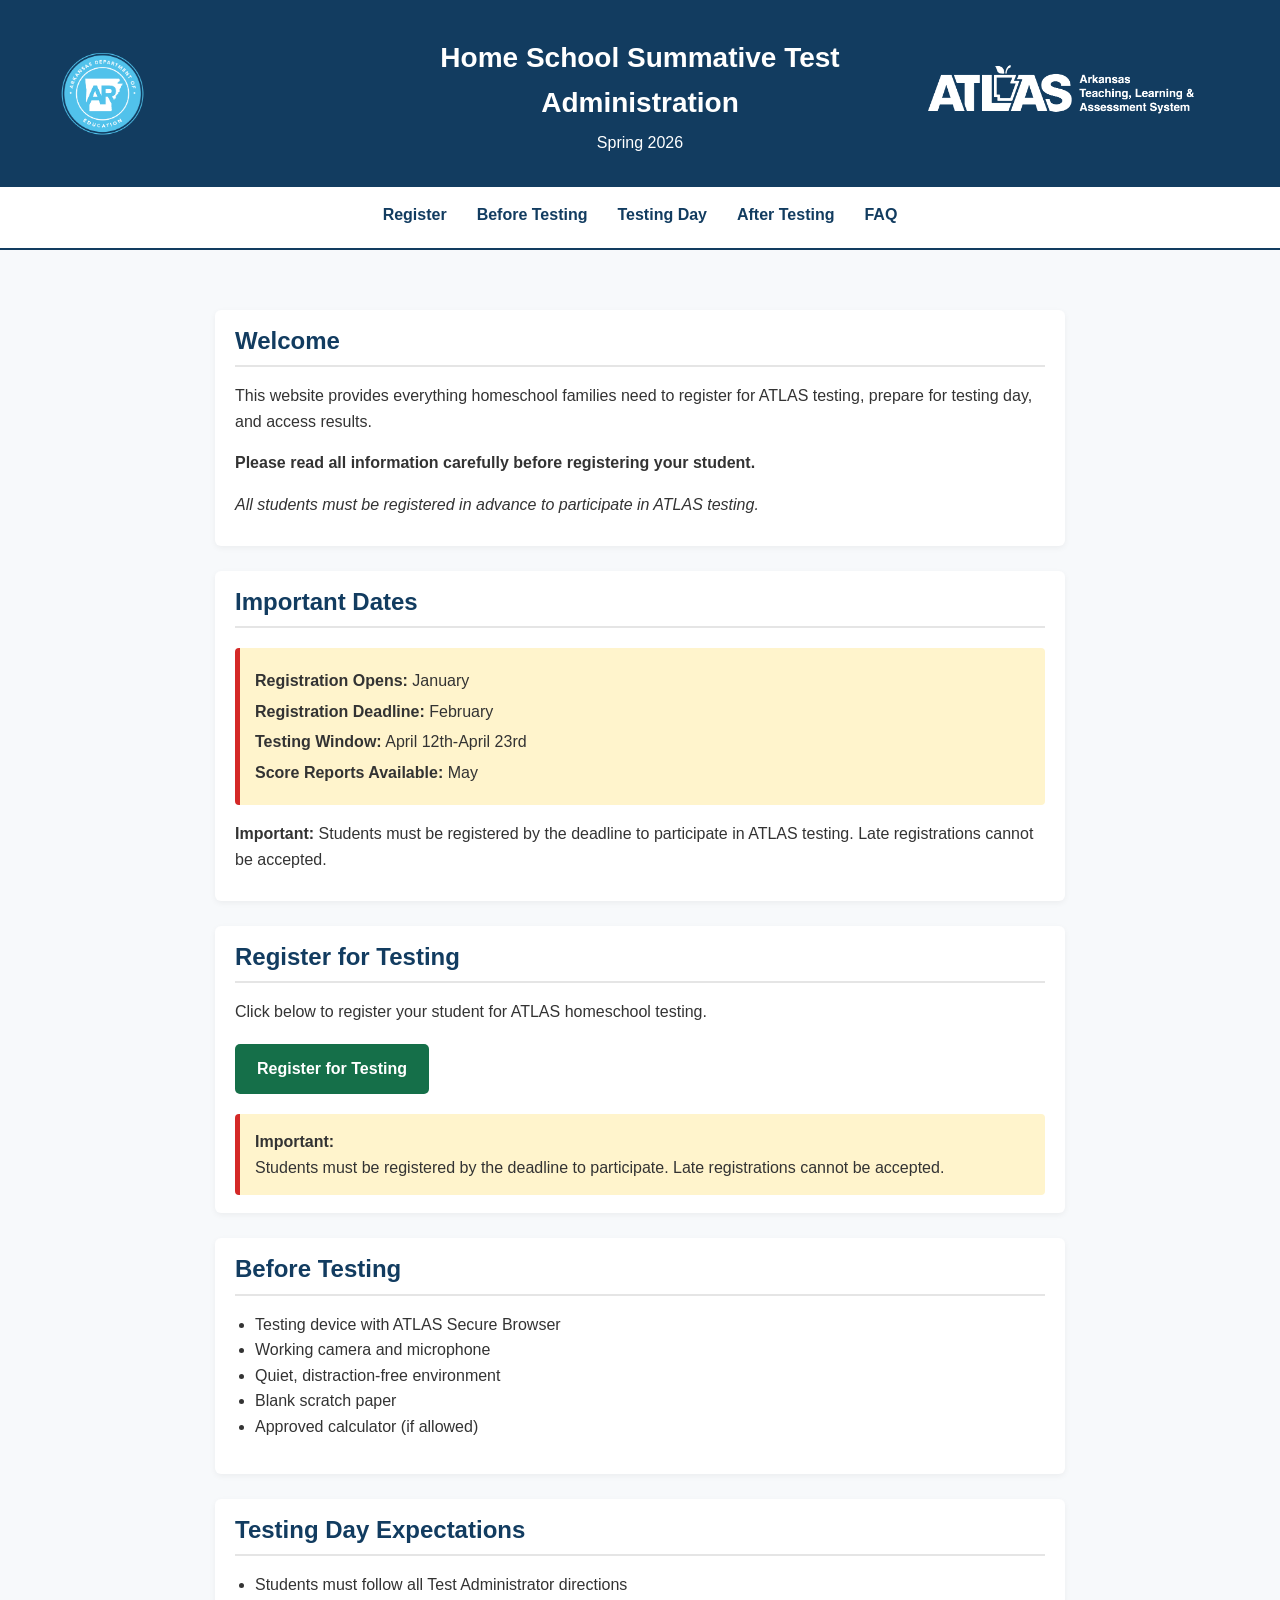
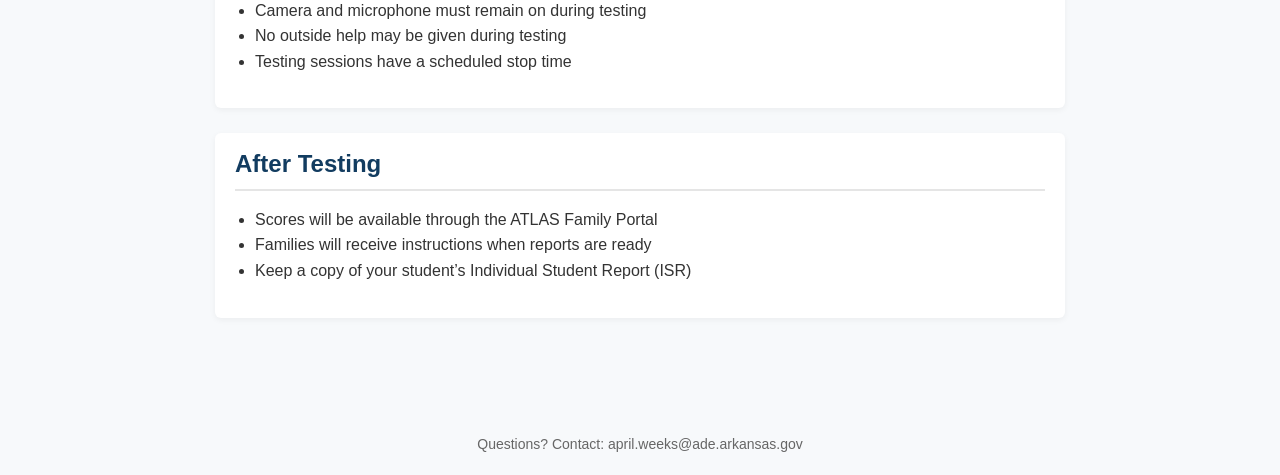
==== index.html @ 908bba47 "Update index.html" ====
<!DOCTYPE html>
<html lang="en">
<head>
  <meta charset="UTF-8">
  <title>Homeschool Test Administration</title>

  <style>
body {
  font-family: Arial, Helvetica, sans-serif;
  margin: 0;
  background-color: #f7f9fb;
  color: #333;
  line-height: 1.6;
}

/* HEADER */
.header-bar {
  background-color: #123c60;
  color: white;
  display: flex;
  align-items: center;
  justify-content: center;
  padding: 30px 20px;
  position: relative;
}

.logo {
  height: 85px;
  position: absolute;
  top: 50%;
  transform: translateY(-50%);
}

.left-logo { left: 60px; }
.right-logo { right: 60px; }

.header-text {
  text-align: center;
  max-width: 600px;
}

.header-text h1 {
  margin: 6px 0 4px 0;
  font-size: 28px;
}

.header-text p {
  margin: 2px 0;
  font-size: 16px;
}

/* NAVIGATION */
nav {
  background-color: white;
  display: flex;
  justify-content: center;
  gap: 30px;
  padding: 15px;
  border-bottom: 2px solid #123c60;
}

nav a {
  text-decoration: none;
  color: #123c60;
  font-weight: bold;
  padding-bottom: 5px;
}

nav a.active {
  border-bottom: 3px solid #156f49;
}

nav a:hover {
  color: #156f49;
}

/* LAYOUT */
.container {
  max-width: 850px;
  margin: 30px auto;
  padding: 30px 20px;
}

/* CARDS */
.container > div {
  background-color: white;
  padding: 12px 20px 18px 20px;
  border-radius: 6px;
  box-shadow: 0 2px 6px rgba(0,0,0,0.05);
  margin-bottom: 25px;
}

/* CONTENT */
h2 {
  color: #123c60;
  margin-top: 0;
  margin-bottom: 12px;
  border-bottom: 2px solid #e5e5e5;
  padding-bottom: 5px;
}

p {
  margin-bottom: 10px;
}

ul {
  padding-left: 20px;
}

.alert {
  background-color: #fff4cc;
  border-left: 5px solid #d42927;
  padding: 15px;
  margin-top: 20px;
  border-radius: 4px;
}

.alert p {
  margin: 5px 0;
}

.button {
  display: inline-block;
  background-color: #156f49;
  color: white;
  padding: 12px 22px;
  margin-top: 10px;
  text-decoration: none;
  border-radius: 5px;
  font-weight: bold;
}

.button:hover {
  background-color: #0f5539;
}

/* FOOTER */
footer {
  text-align: center;
  padding: 20px;
  font-size: 14px;
  color: #666;
  margin-top: 40px;
}
  </style>

</head>

<body>

<header class="header-bar">
  <img src="ade-logo.png" class="logo left-logo">

  <div class="header-text">
    <h1>Home School Summative Test Administration</h1>
    <p>Spring 2026</p>
  </div>

  <img src="atlas-logo.png" class="logo right-logo">
</header> 

<nav>
  <a href="registration.html">Register</a>
  <a href="before-testing.html">Before Testing</a>
  <a href="testing-day.html">Testing Day</a>
  <a href="after-testing.html">After Testing</a>
  <a href="faq.html">FAQ</a>
</nav>

<div class="container">

<div>
  <h2>Welcome</h2>
  <p>
    This website provides everything homeschool families need to register for ATLAS testing,
    prepare for testing day, and access results.
  </p>

  <p><strong>Please read all information carefully before registering your student.</strong></p>

  <p><em>All students must be registered in advance to participate in ATLAS testing.</em></p>
</div>
  
<div>
  <h2>Important Dates</h2>

  <div class="alert">
    <p><strong>Registration Opens:</strong> January</p>
    <p><strong>Registration Deadline:</strong> February</p>
    <p><strong>Testing Window:</strong> April 12th-April 23rd</p>
    <p><strong>Score Reports Available:</strong> May</p>
  </div>

  <p><strong>Important:</strong> Students must be registered by the deadline to participate in ATLAS testing. Late registrations cannot be accepted.</p>
</div>


  <div id="register">
    <h2>Register for Testing</h2>
    <p>Click below to register your student for ATLAS homeschool testing.</p>

<a class="button" href="registration.html">
  Register for Testing
</a>

    <div class="alert">
      <strong>Important:</strong><br>
      Students must be registered by the deadline to participate.
      Late registrations cannot be accepted.
    </div>
    
  </div>

  <div id="before">
    <h2>Before Testing</h2>
    <ul>
      <li>Testing device with ATLAS Secure Browser</li>
      <li>Working camera and microphone</li>
      <li>Quiet, distraction-free environment</li>
      <li>Blank scratch paper</li>
      <li>Approved calculator (if allowed)</li>
    </ul>
  </div>

  <div id="testing">
    <h2>Testing Day Expectations</h2>
    <ul>
      <li>Students must follow all Test Administrator directions</li>
      <li>Camera and microphone must remain on during testing</li>
      <li>No outside help may be given during testing</li>
      <li>Testing sessions have a scheduled stop time</li>
    </ul>
  </div>

  <div id="after">
    <h2>After Testing</h2>
    <ul>
      <li>Scores will be available through the ATLAS Family Portal</li>
      <li>Families will receive instructions when reports are ready</li>
      <li>Keep a copy of your student’s Individual Student Report (ISR)</li>
    </ul>
  </div>

</div>

<footer>
  Questions? Contact: april.weeks@ade.arkansas.gov
</footer>

</body>
</html>
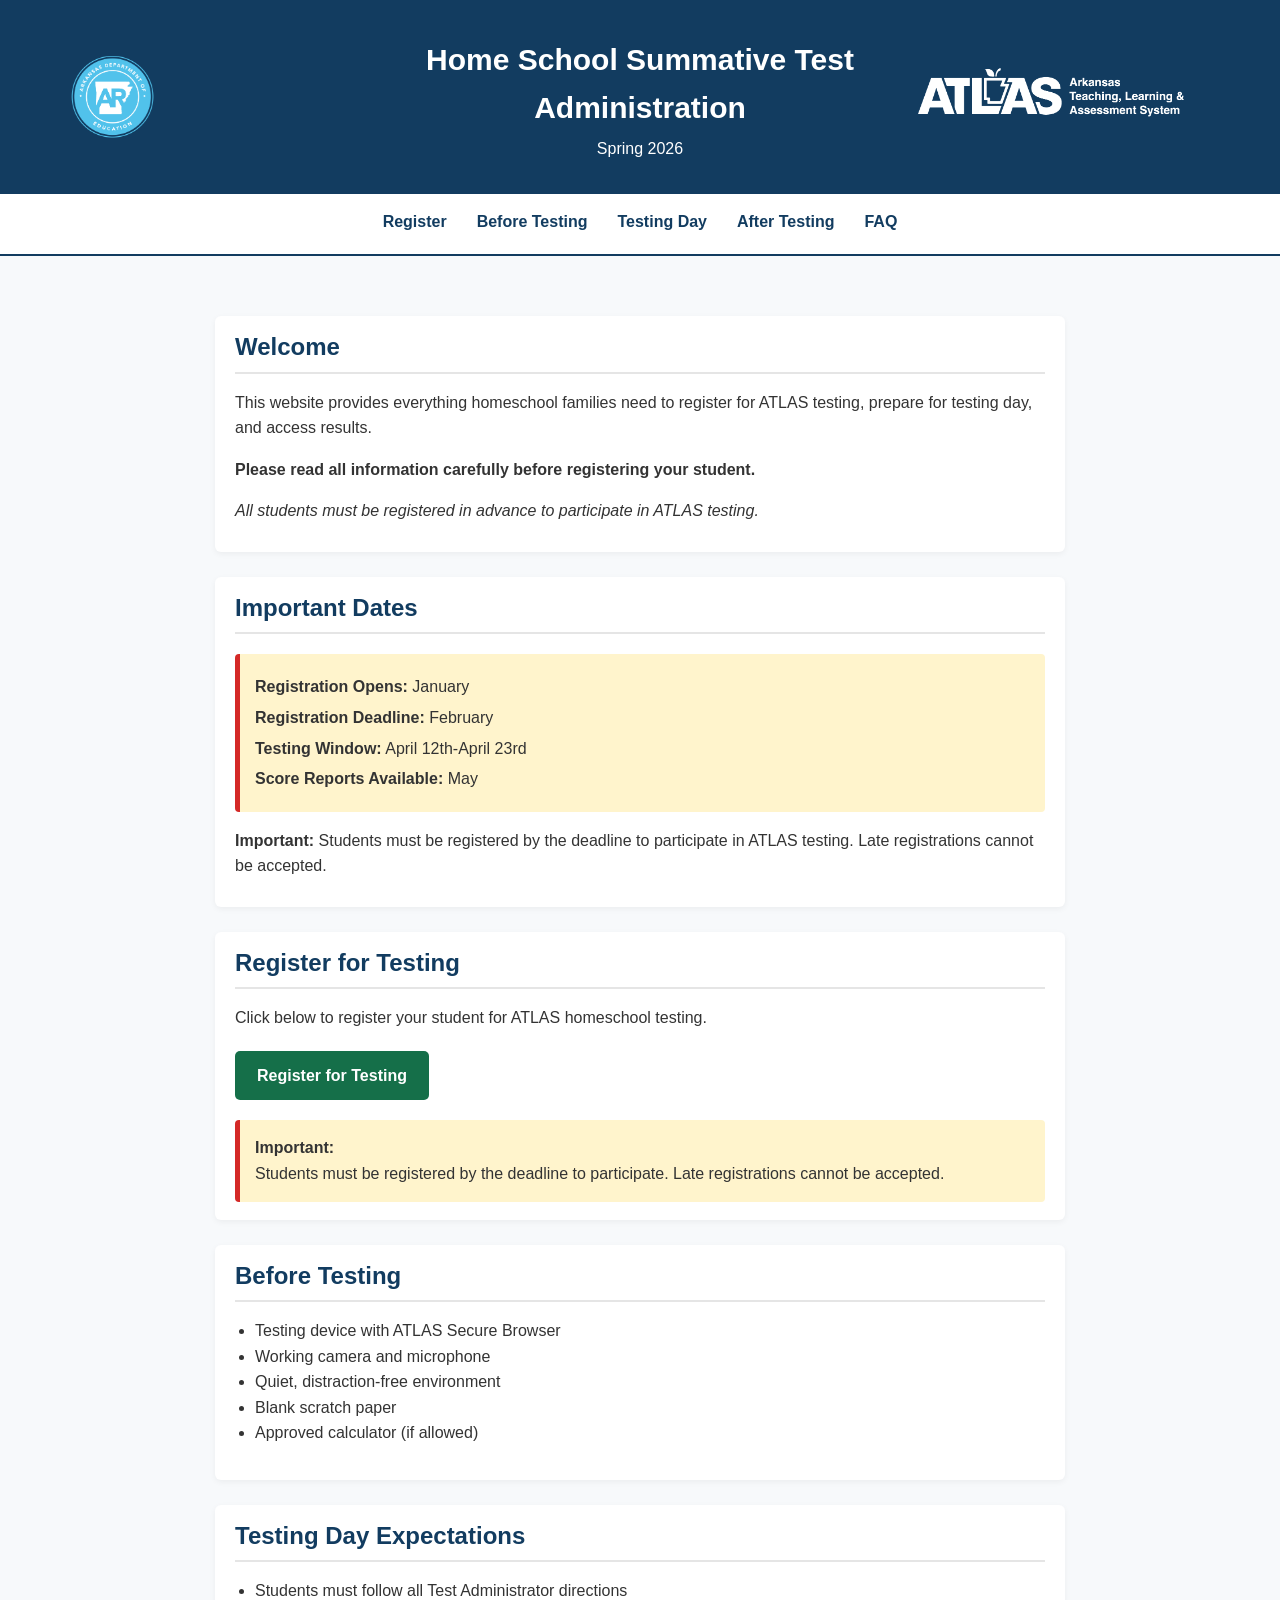
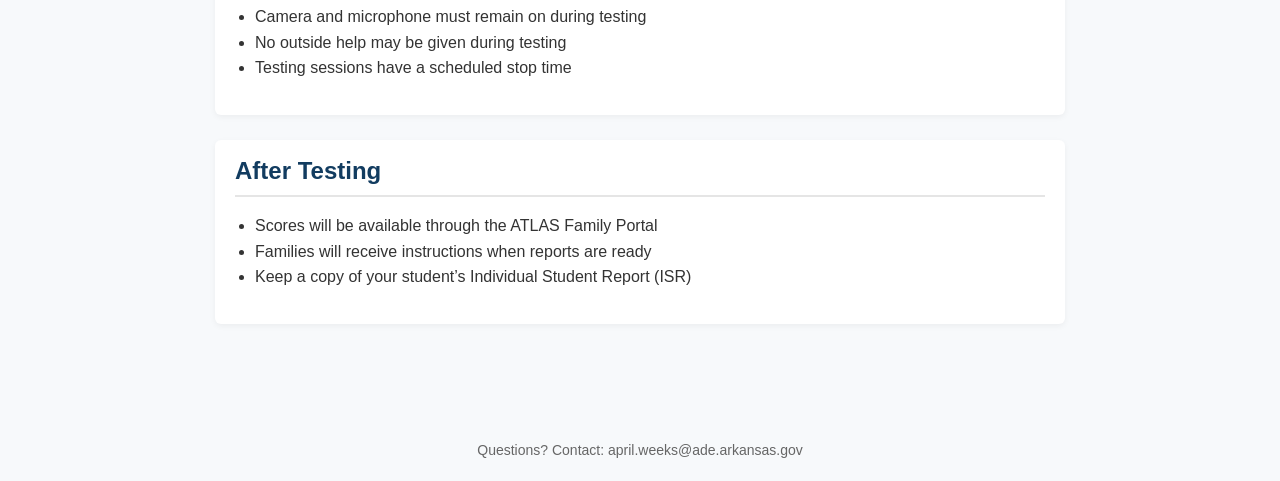
==== commit b6917839: "Update index.html" ====
--- a/index.html
+++ b/index.html
@@ -31,8 +31,8 @@
   transform: translateY(-50%);
 }
 
-.left-logo { left: 60px; }
-.right-logo { right: 60px; }
+.left-logo { left: 70px; }
+.right-logo { right: 70px; }
 
 .header-text {
   text-align: center;
@@ -41,7 +41,7 @@
 
 .header-text h1 {
   margin: 6px 0 4px 0;
-  font-size: 28px;
+  font-size: 30px;
 }
 
 .header-text p {
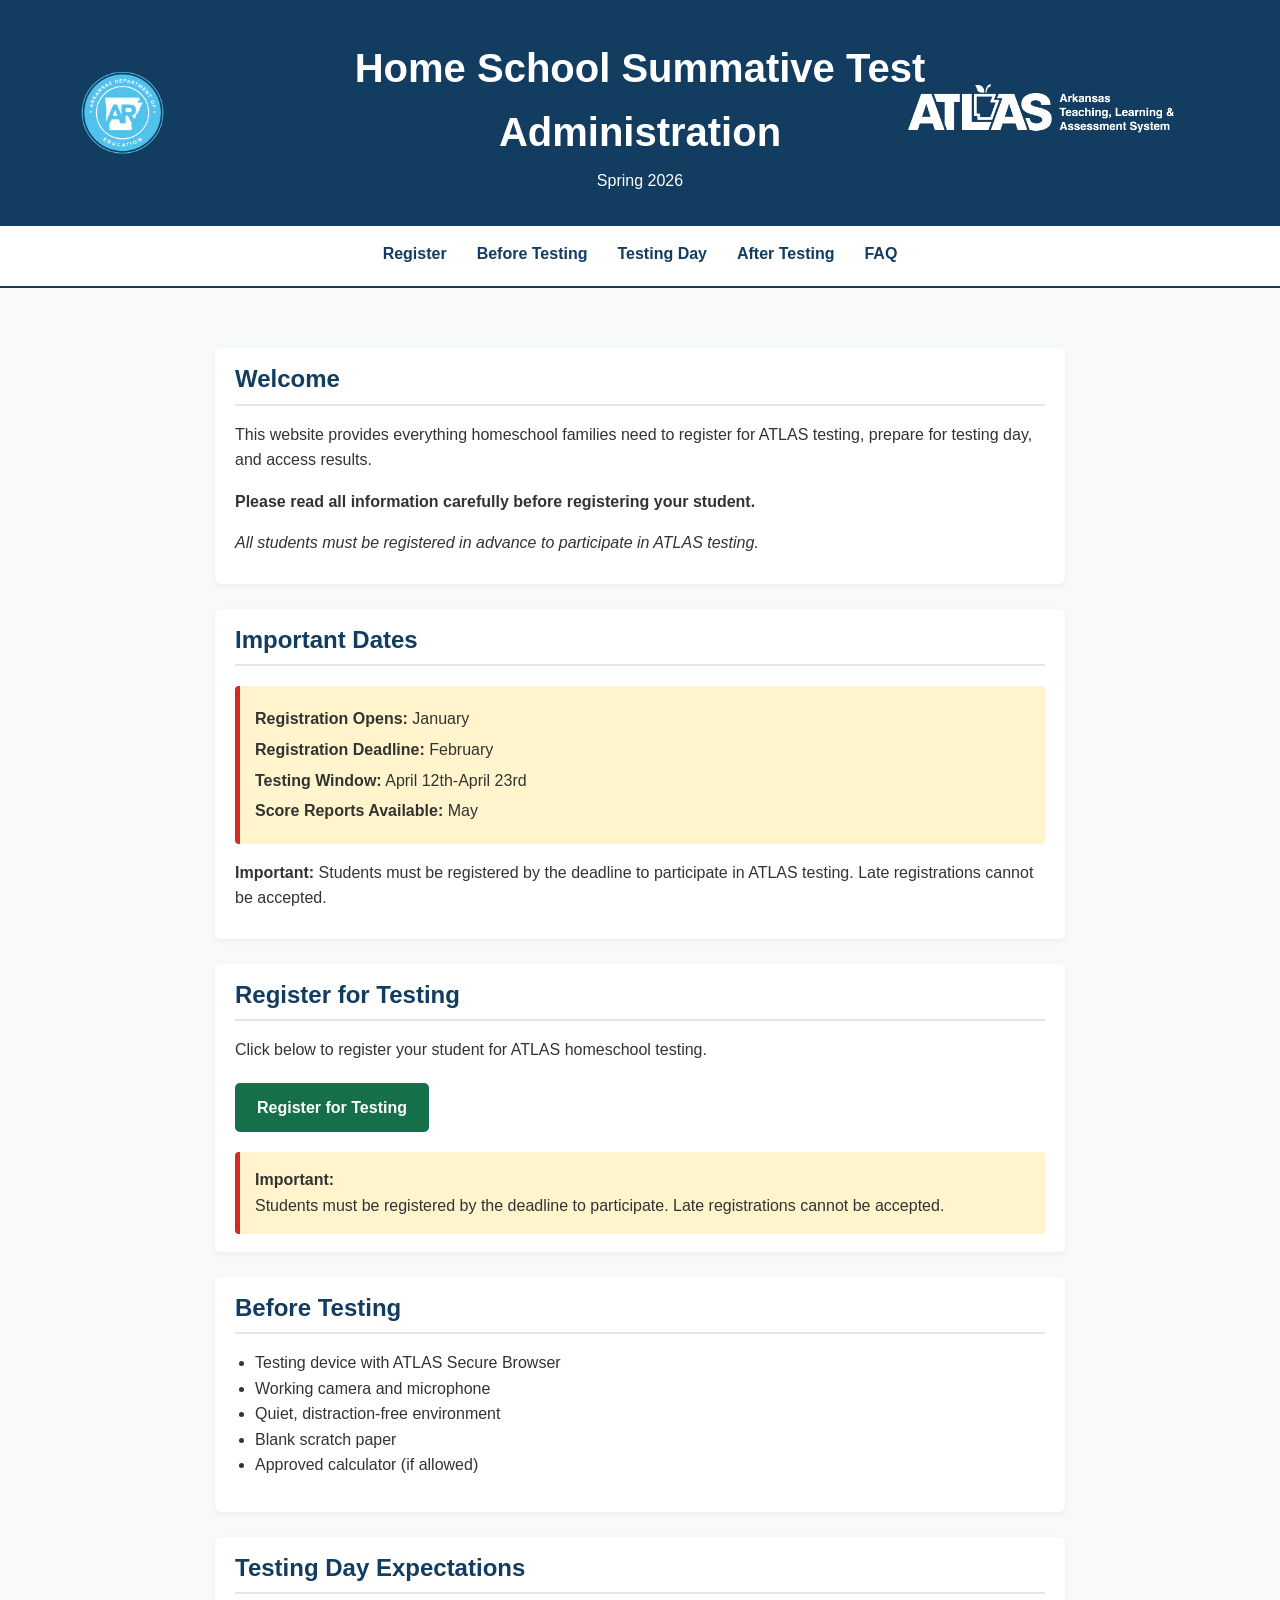
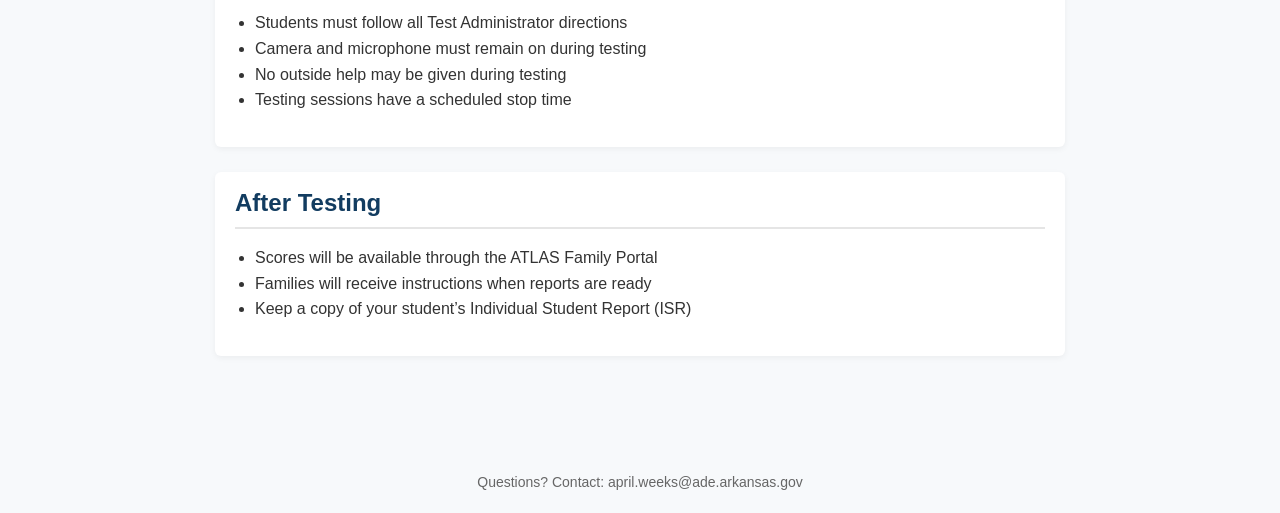
==== commit 6225ca43: "Update index.html" ====
--- a/index.html
+++ b/index.html
@@ -31,8 +31,8 @@
   transform: translateY(-50%);
 }
 
-.left-logo { left: 70px; }
-.right-logo { right: 70px; }
+.left-logo { left: 80px; }
+.right-logo { right: 80px; }
 
 .header-text {
   text-align: center;
@@ -41,7 +41,7 @@
 
 .header-text h1 {
   margin: 6px 0 4px 0;
-  font-size: 30px;
+  font-size: 40px;
 }
 
 .header-text p {
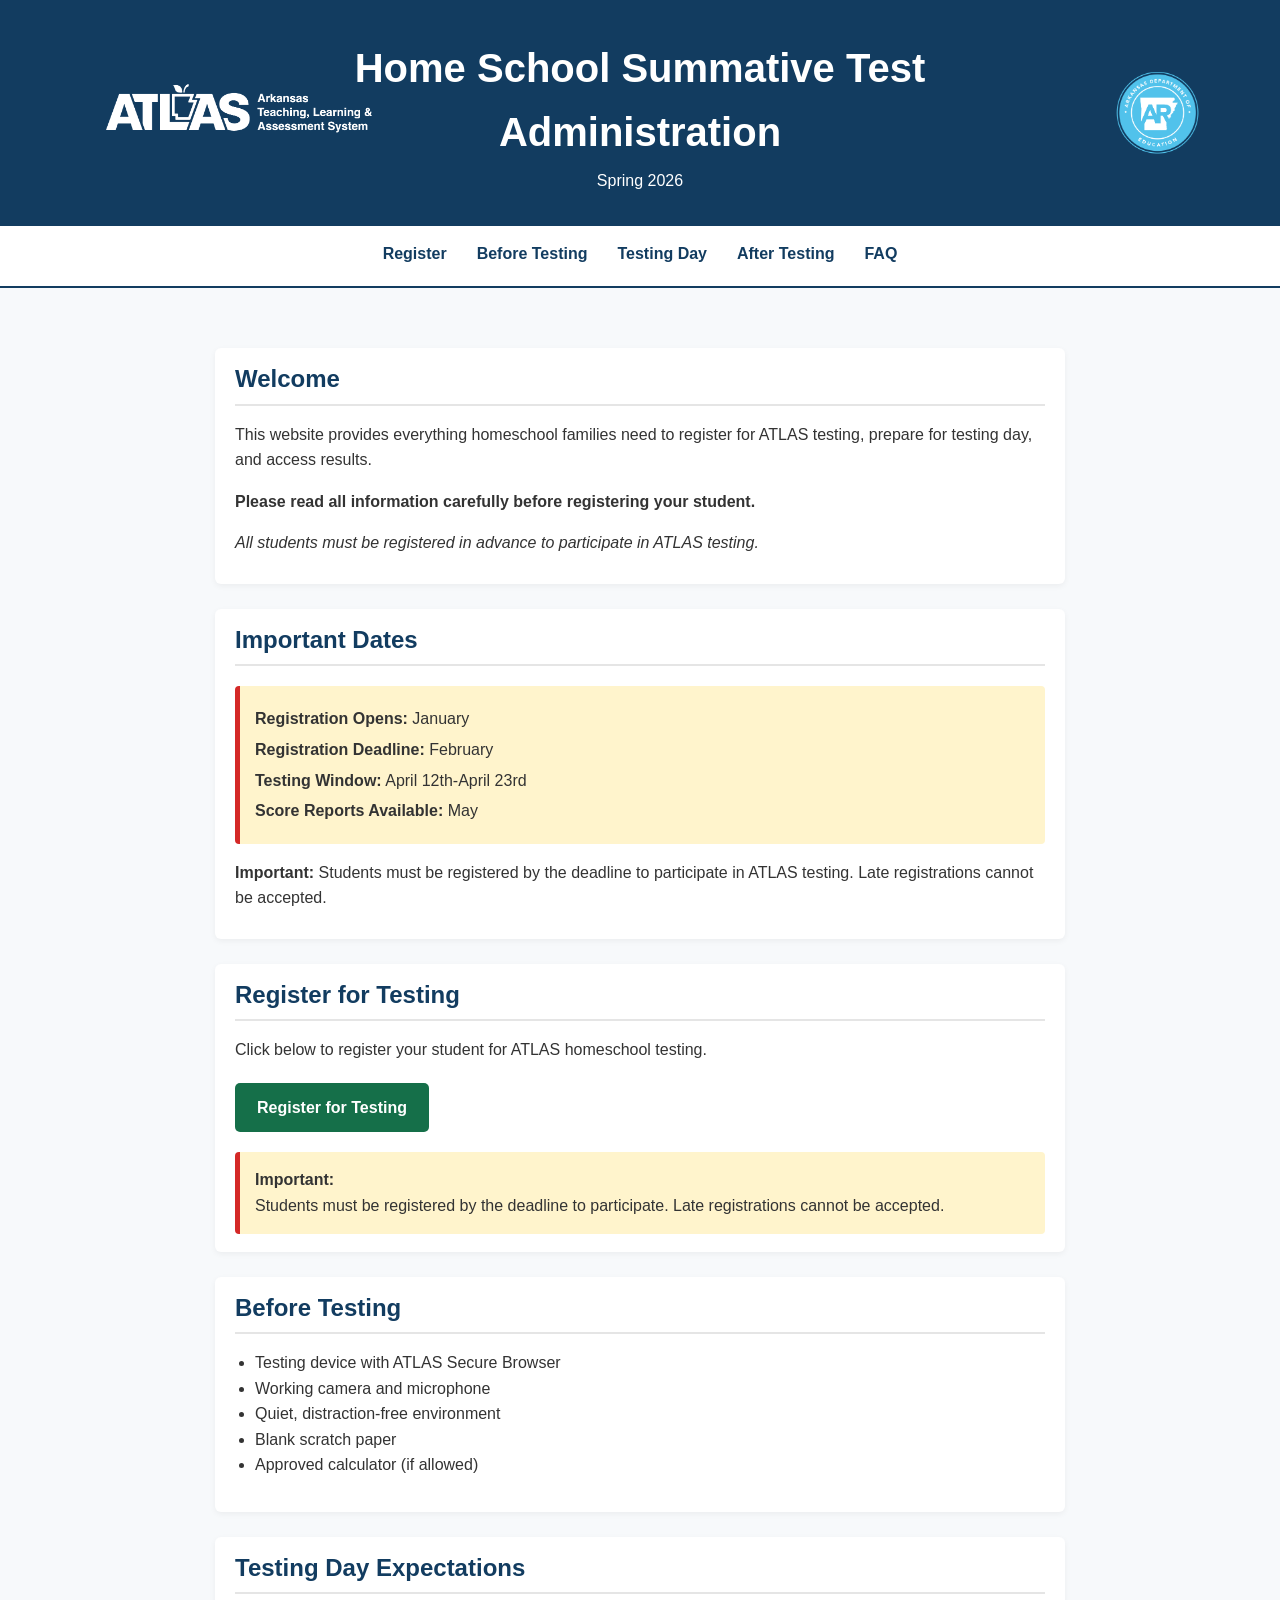
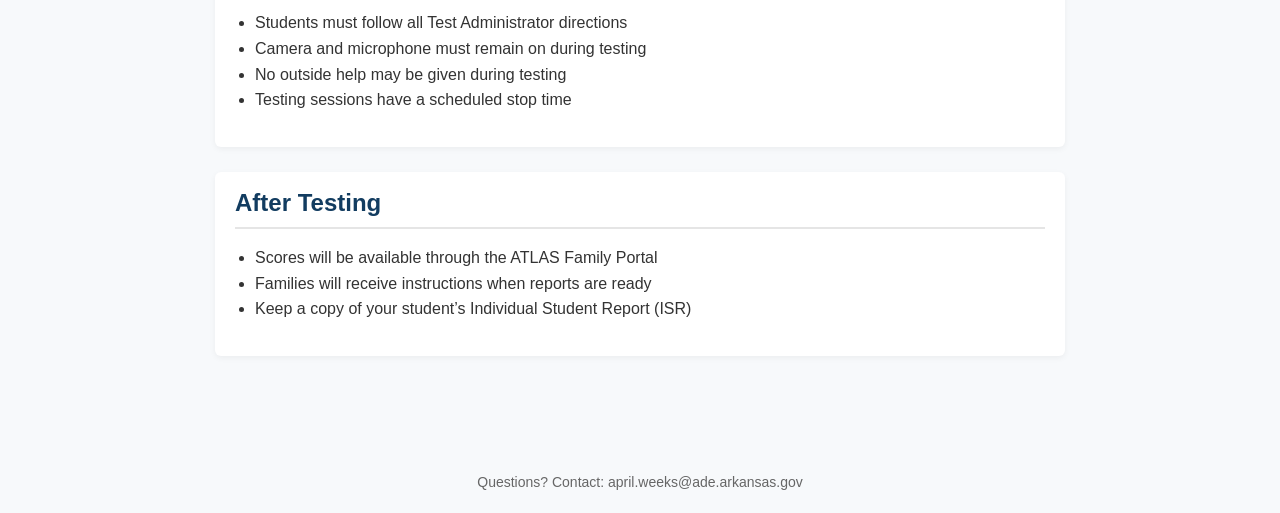
==== commit ef8bb9d0: "Update index.html" ====
--- a/index.html
+++ b/index.html
@@ -149,14 +149,14 @@
 <body>
 
 <header class="header-bar">
-  <img src="ade-logo.png" class="logo left-logo">
+  <img src="atlas-logo.png" class="logo left-logo">
 
   <div class="header-text">
     <h1>Home School Summative Test Administration</h1>
     <p>Spring 2026</p>
   </div>
 
-  <img src="atlas-logo.png" class="logo right-logo">
+  <img src="ade-logo.png" class="logo right-logo">
 </header> 
 
 <nav>
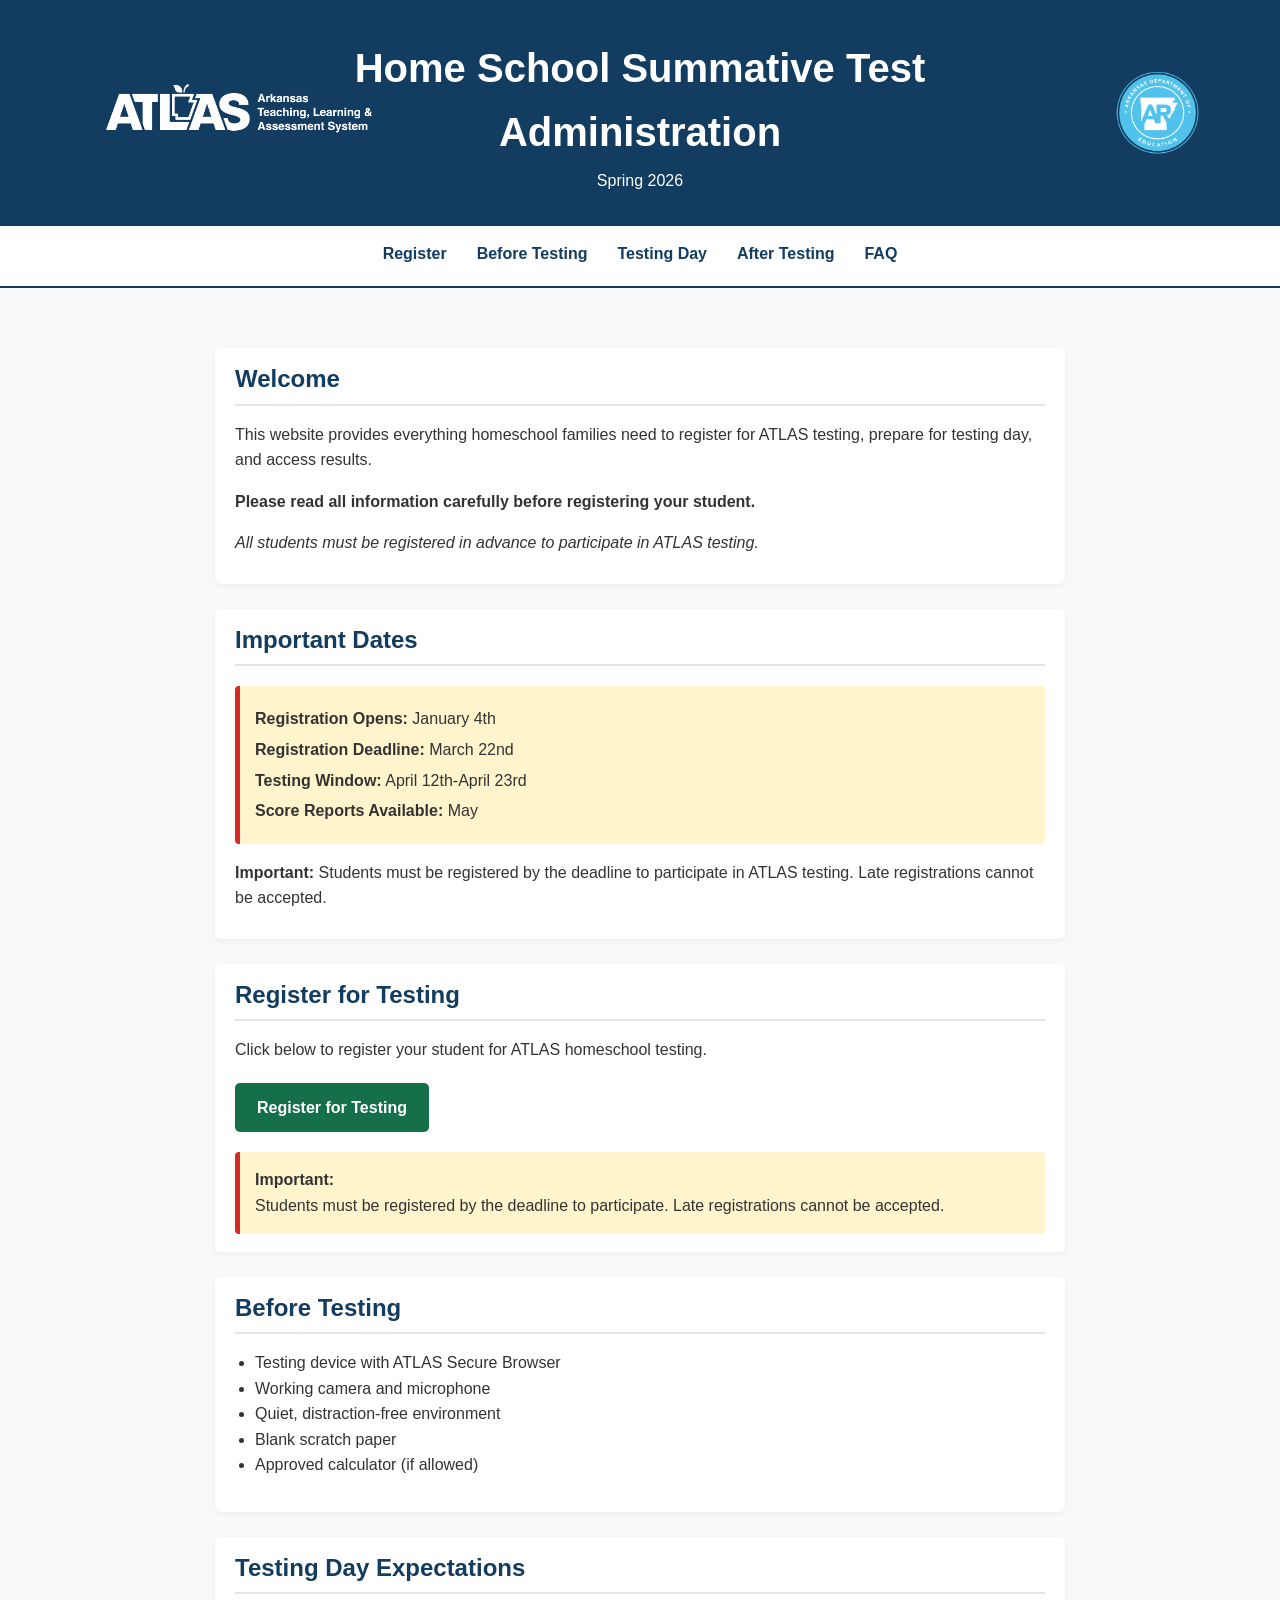
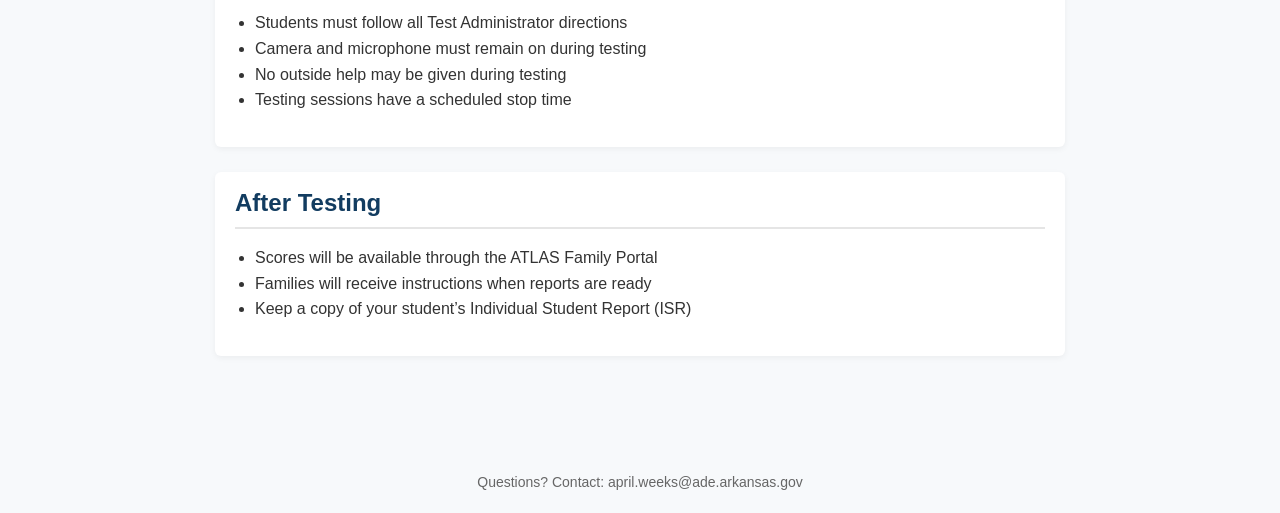
==== commit 5c97ee4d: "Update index.html" ====
--- a/index.html
+++ b/index.html
@@ -185,8 +185,8 @@
   <h2>Important Dates</h2>
 
   <div class="alert">
-    <p><strong>Registration Opens:</strong> January</p>
-    <p><strong>Registration Deadline:</strong> February</p>
+    <p><strong>Registration Opens:</strong> January 4th</p>
+    <p><strong>Registration Deadline:</strong> March 22nd</p>
     <p><strong>Testing Window:</strong> April 12th-April 23rd</p>
     <p><strong>Score Reports Available:</strong> May</p>
   </div>
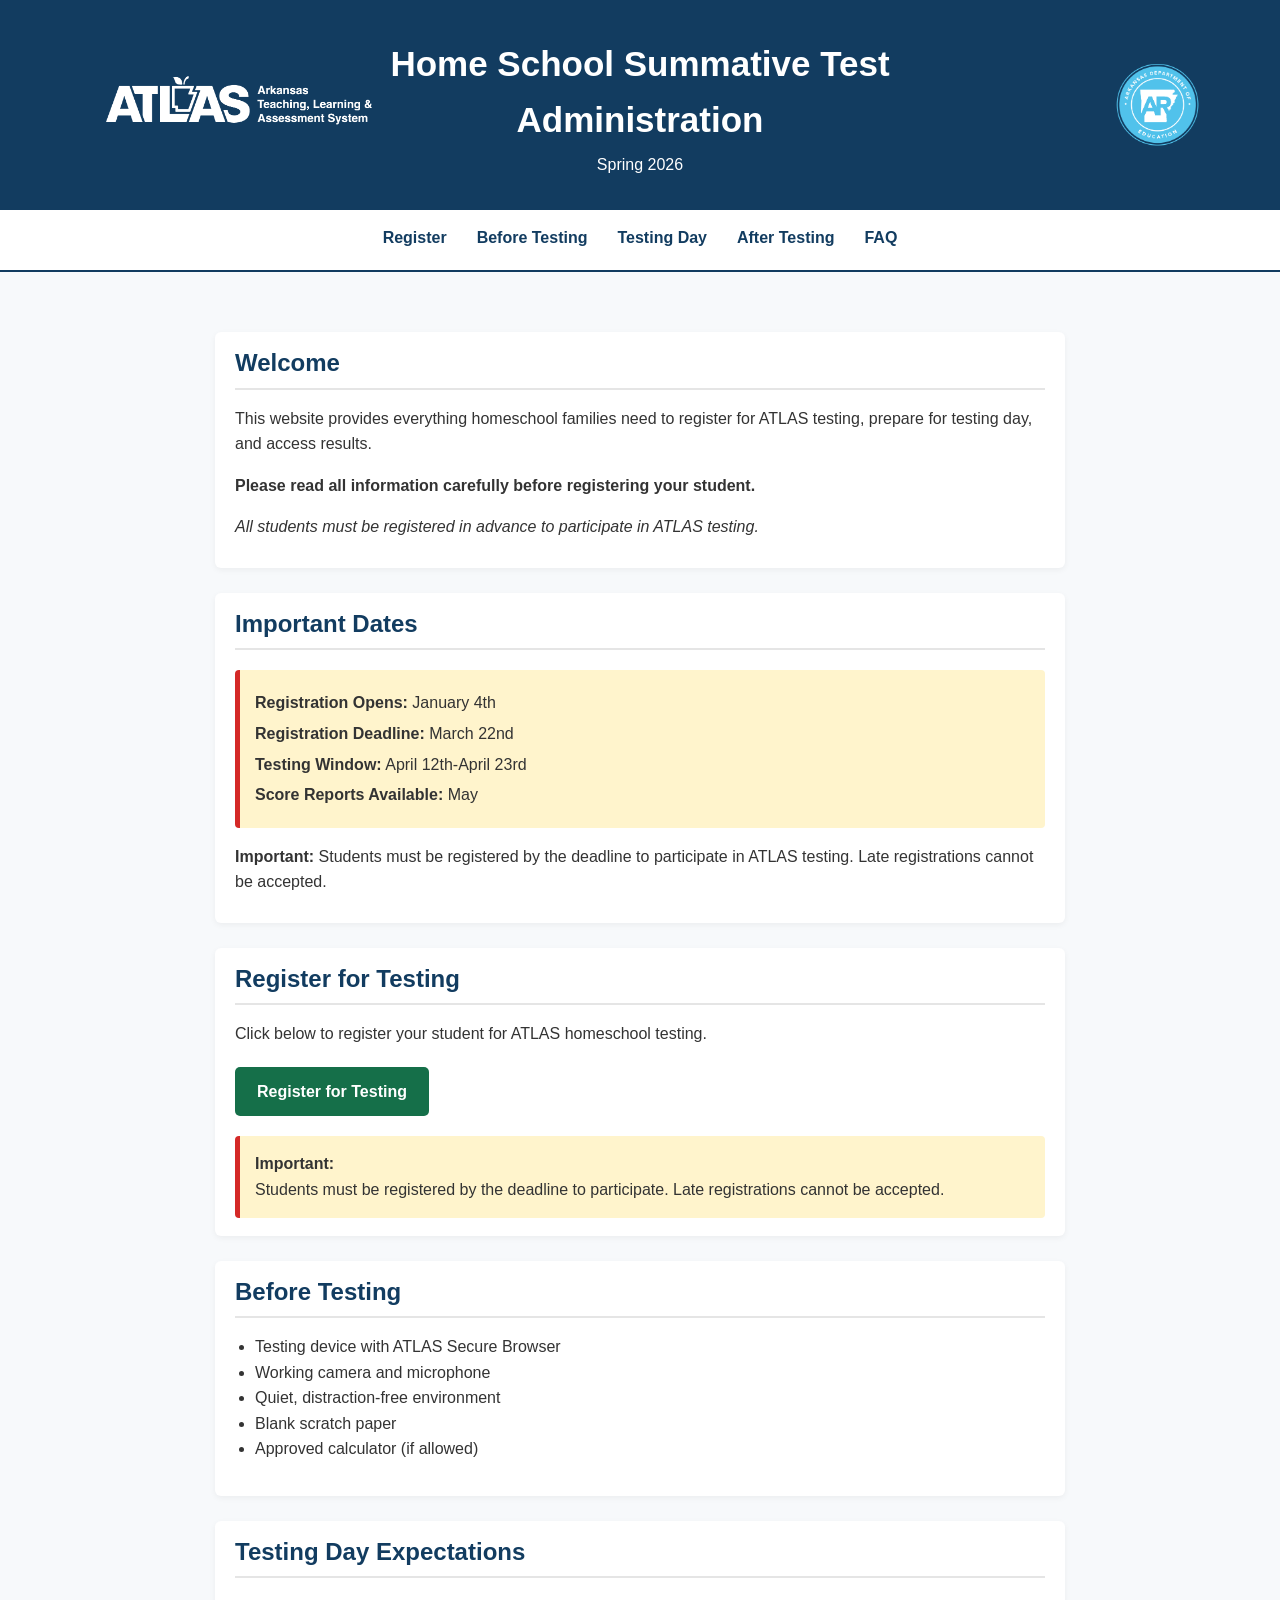
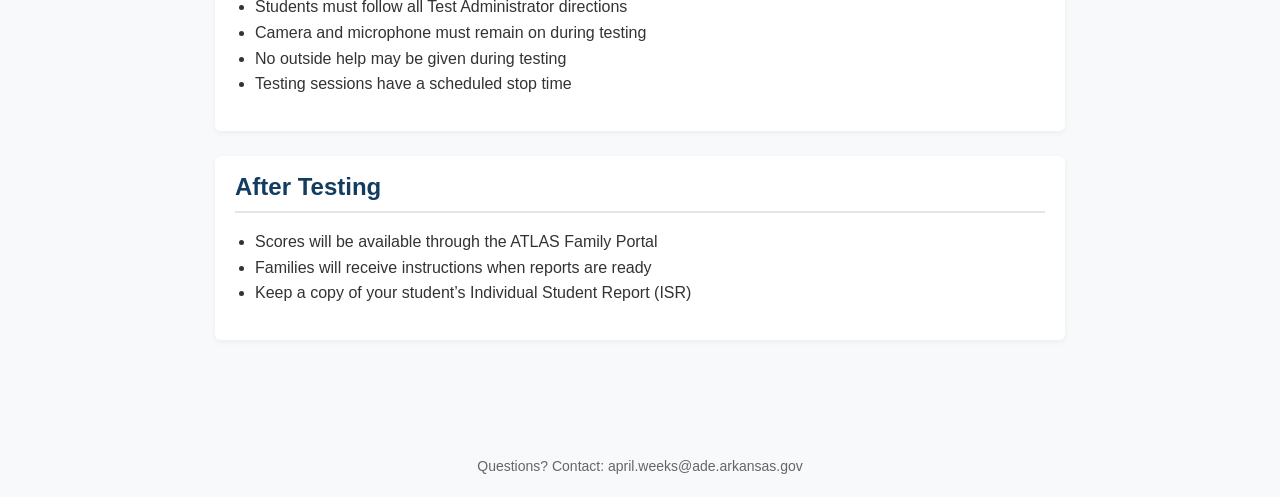
==== commit 3b40fdfb: "Update index.html" ====
--- a/index.html
+++ b/index.html
@@ -41,7 +41,7 @@
 
 .header-text h1 {
   margin: 6px 0 4px 0;
-  font-size: 40px;
+  font-size: 35px;
 }
 
 .header-text p {
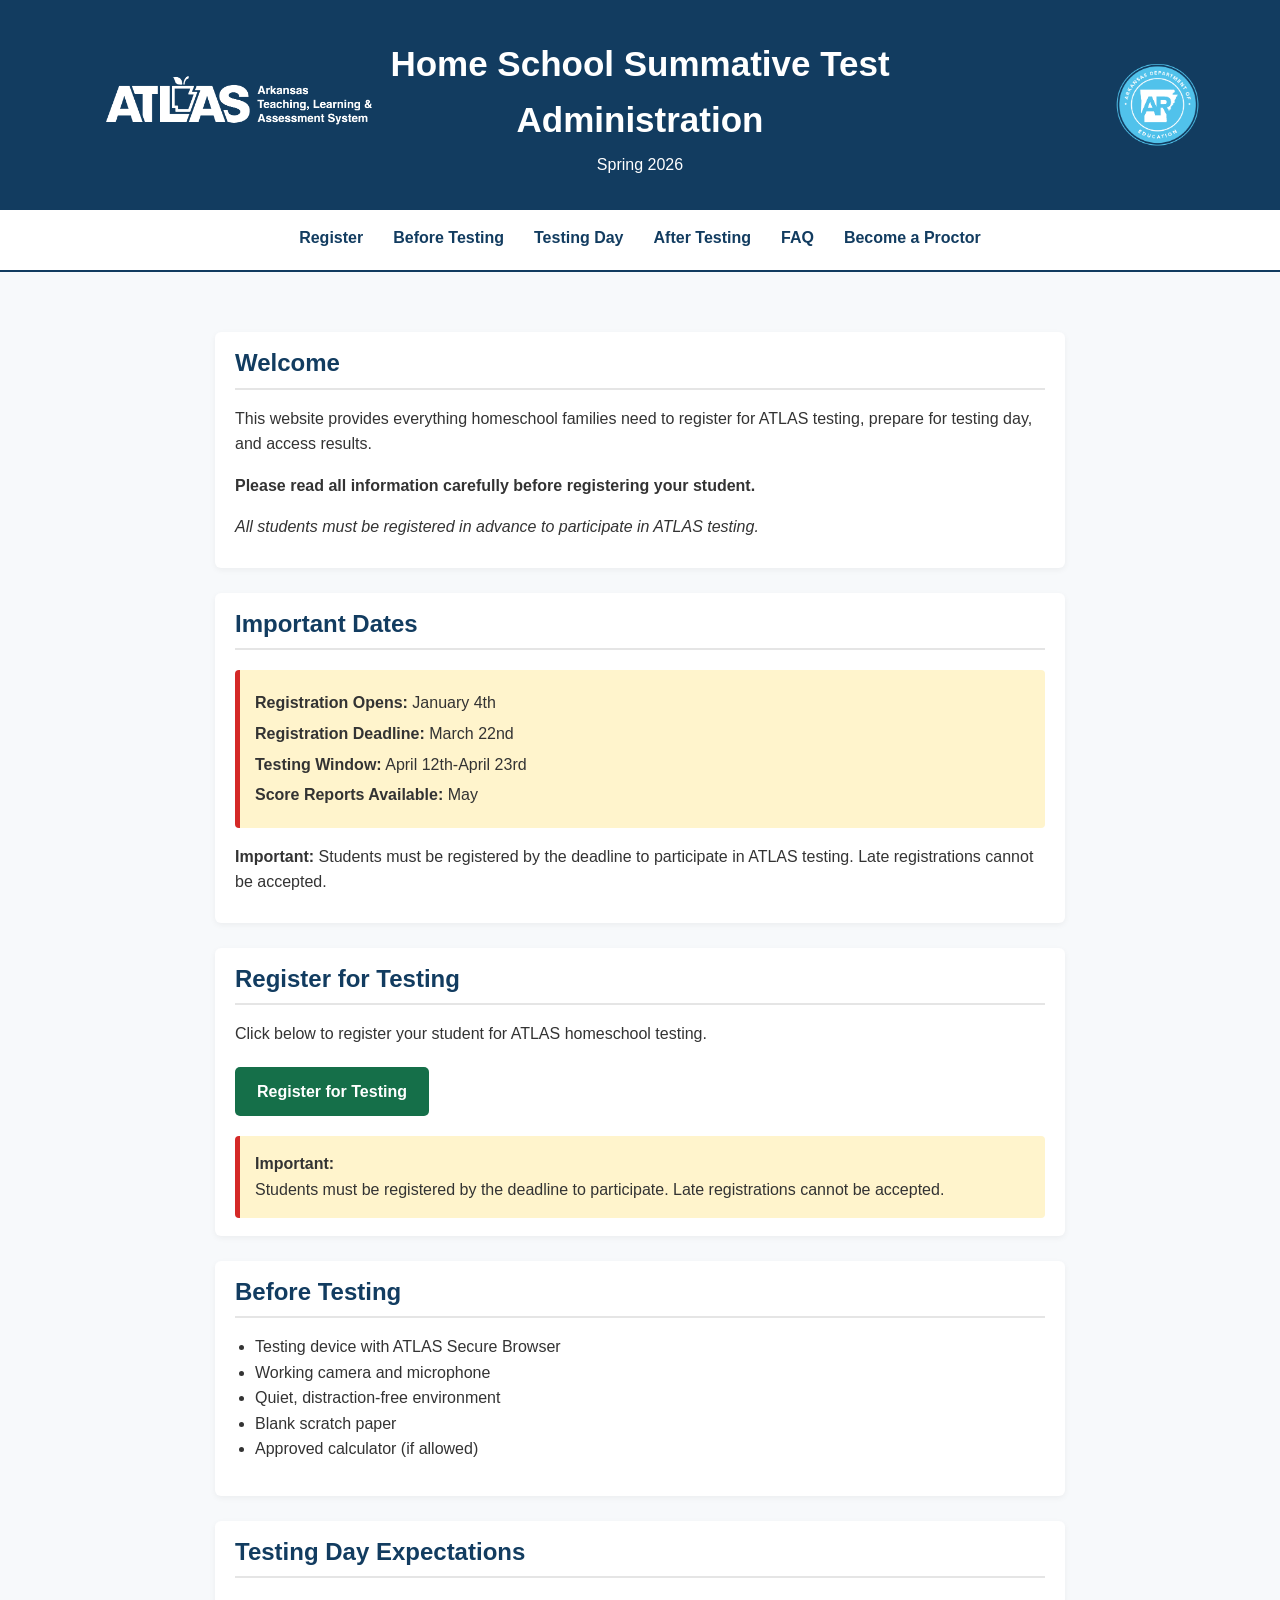
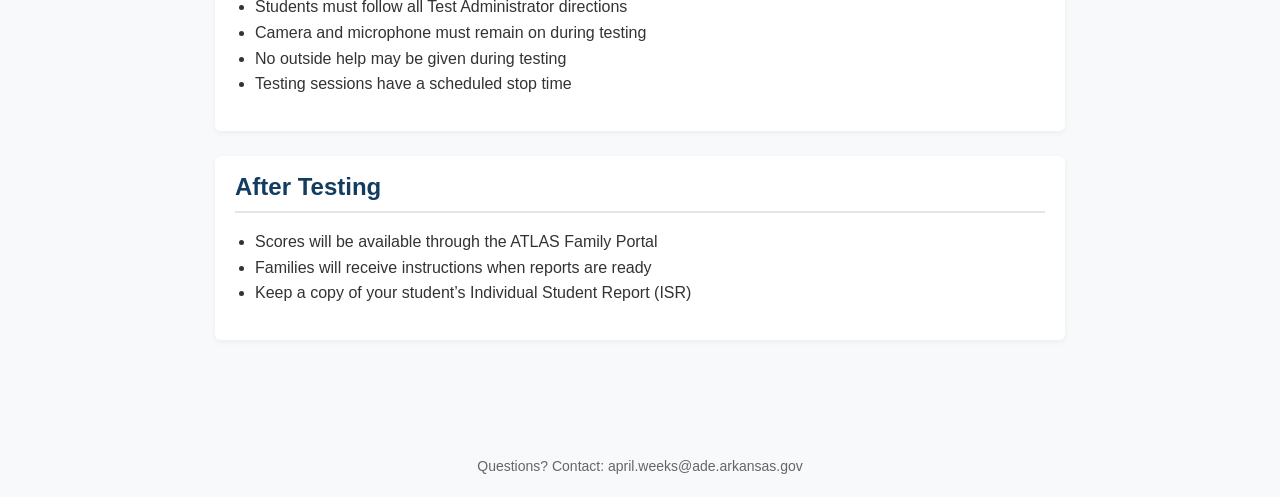
==== commit 987f84b4: "Update index.html" ====
--- a/index.html
+++ b/index.html
@@ -165,6 +165,7 @@
   <a href="testing-day.html">Testing Day</a>
   <a href="after-testing.html">After Testing</a>
   <a href="faq.html">FAQ</a>
+  <a href="become-a-proctor.html">Become a Proctor</a>
 </nav>
 
 <div class="container">
